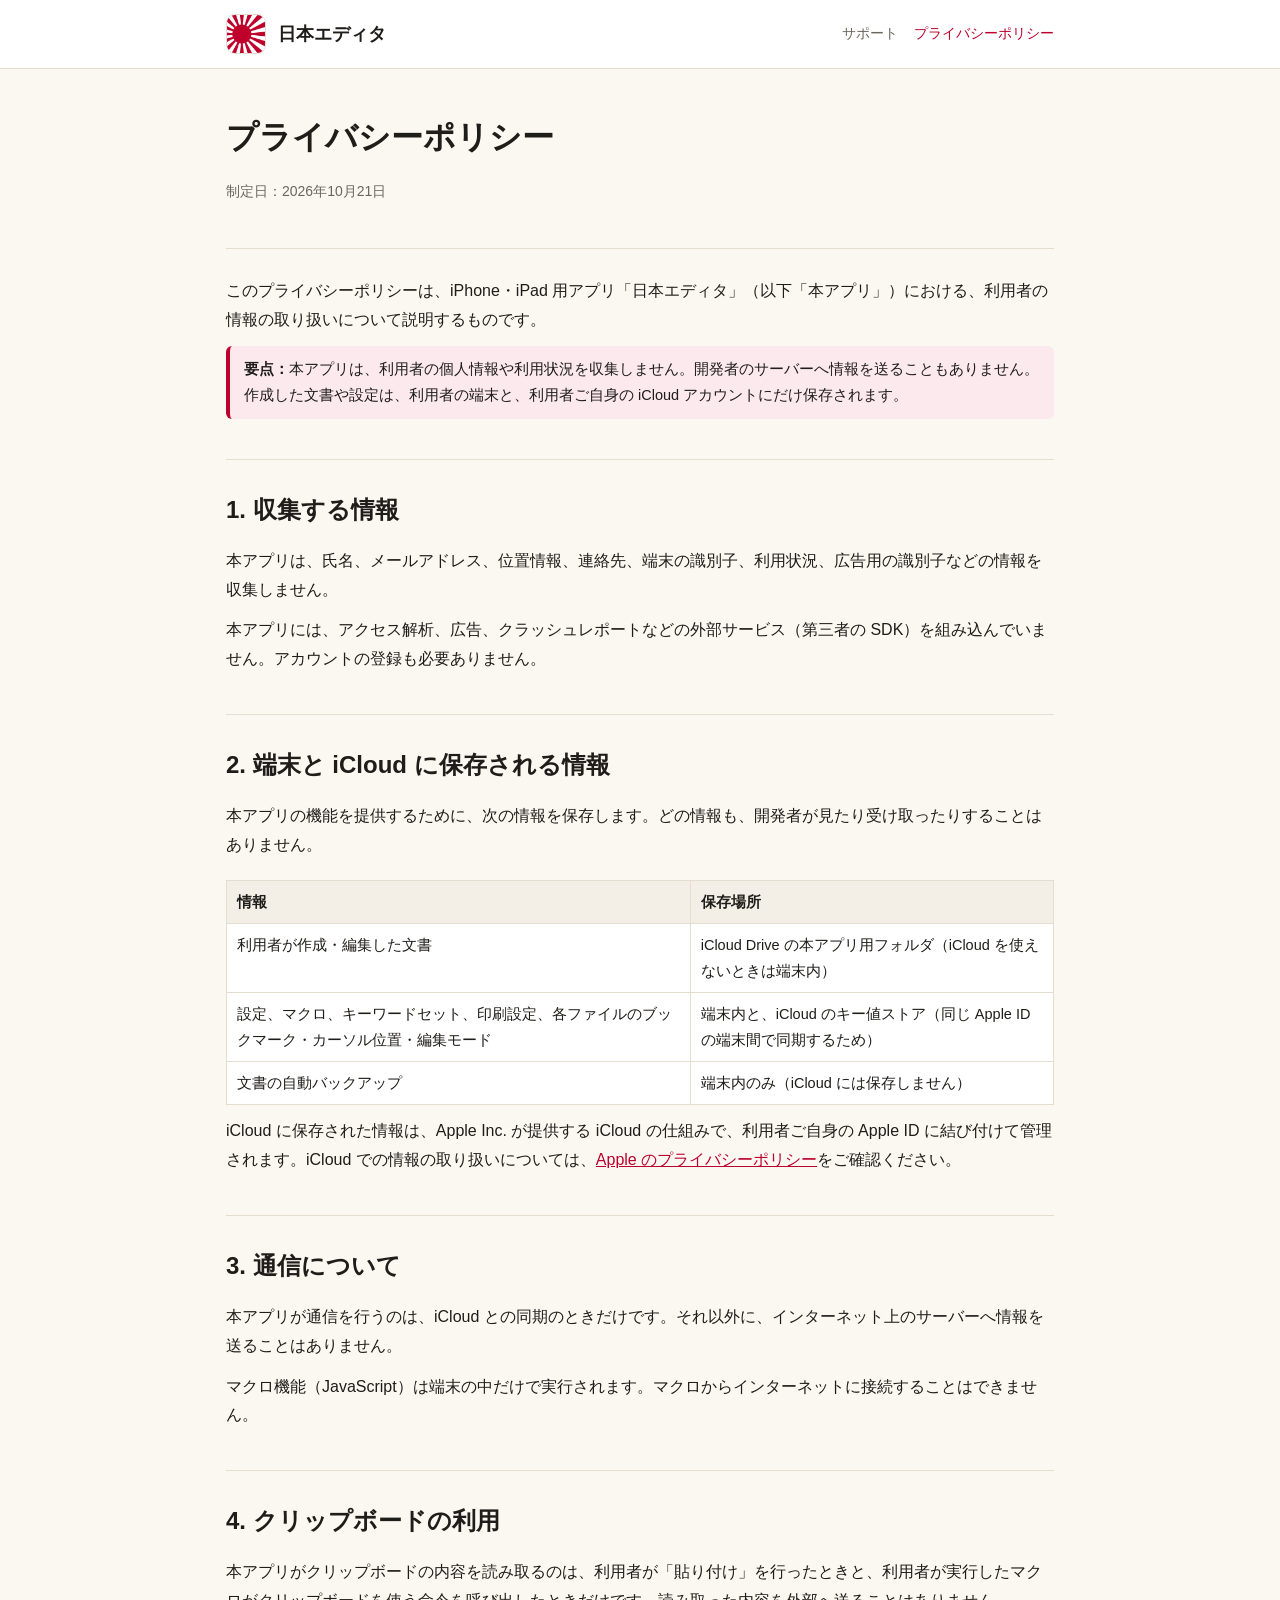
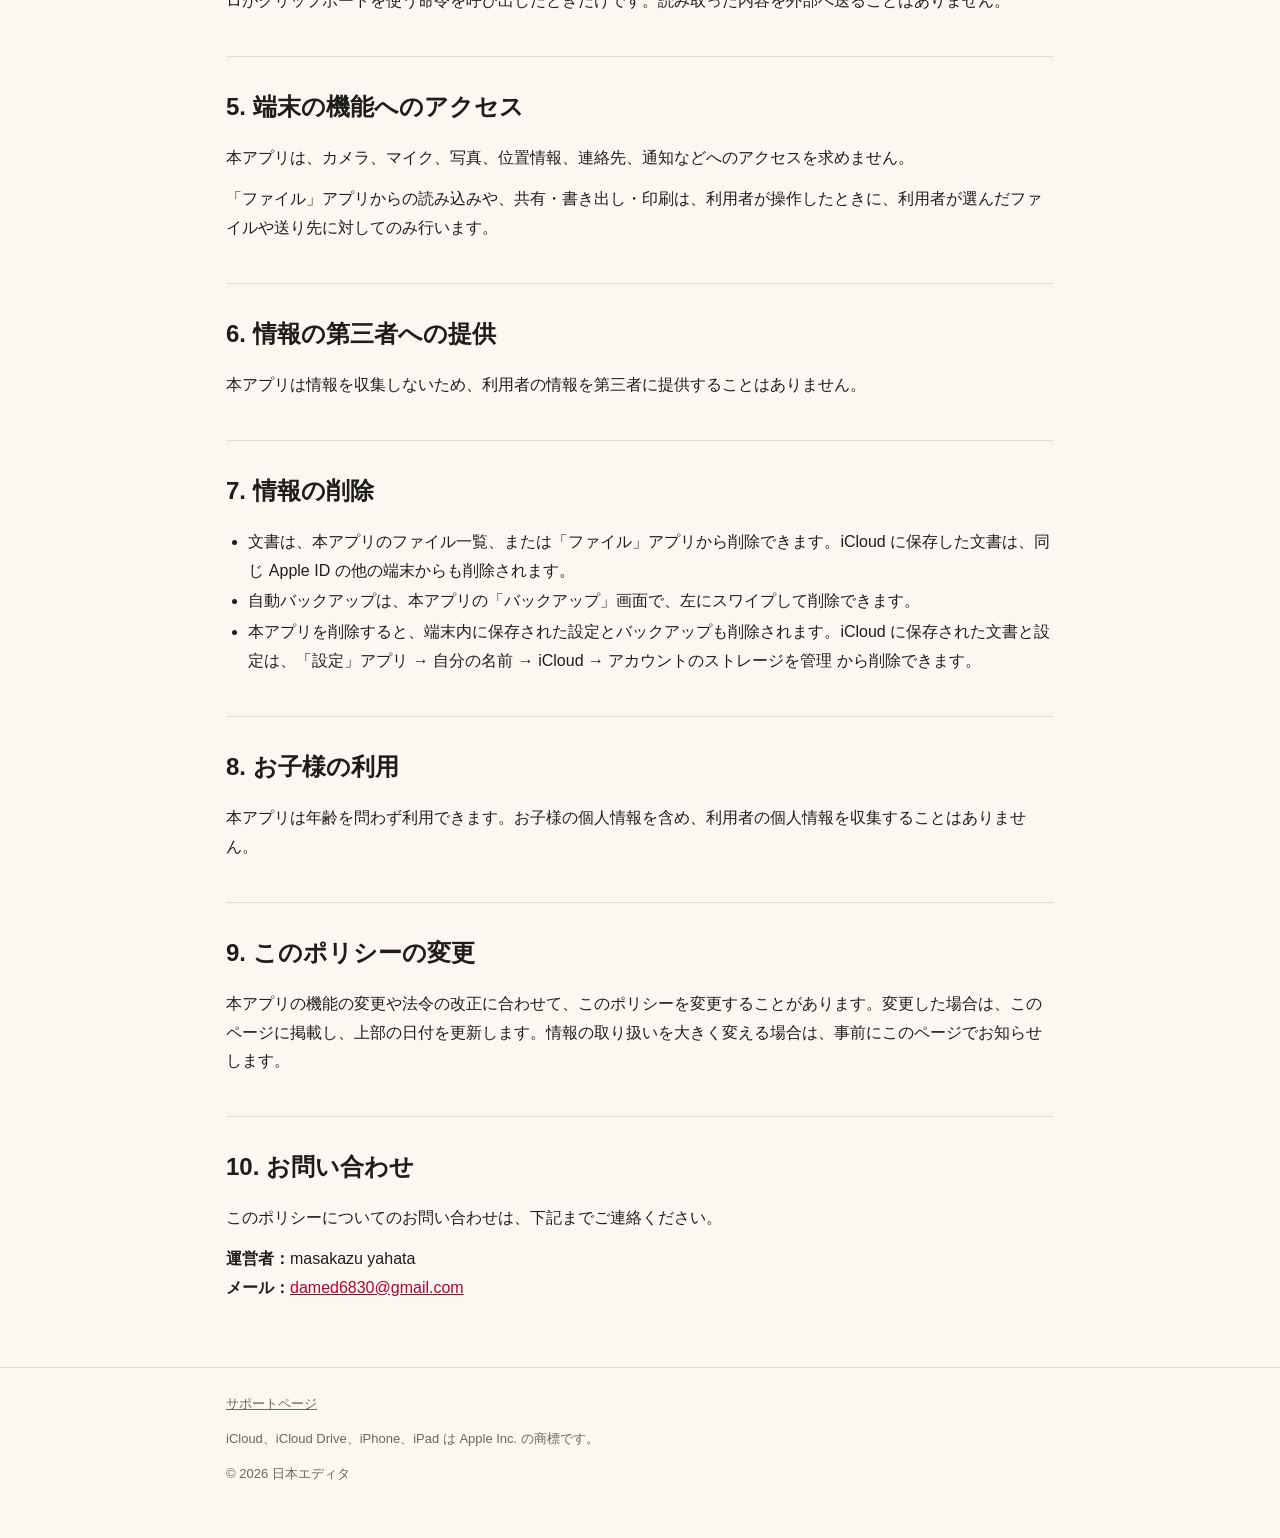
==== privacy.html @ 3e02e737 "サポートページとプライバシーポリシー 初版" ====
<!doctype html>
<html lang="ja">
<head>
<meta charset="utf-8">
<meta name="viewport" content="width=device-width, initial-scale=1">
<title>日本エディタ プライバシーポリシー</title>
<meta name="description" content="iPhone・iPad 用テキストエディタ「日本エディタ」のプライバシーポリシーです。">
<link rel="icon" href="icon.png">
<link rel="apple-touch-icon" href="icon.png">
<link rel="stylesheet" href="style.css">
</head>
<body>

<header class="site">
  <div class="wrap">
    <img src="icon.png" alt="">
    <span class="name">日本エディタ</span>
    <nav>
      <a href="index.html">サポート</a>
      <a href="privacy.html" aria-current="page">プライバシーポリシー</a>
    </nav>
  </div>
</header>

<div class="wrap">
  <div class="hero">
    <h1>プライバシーポリシー</h1>
    <p class="req">制定日：2026年10月21日</p>
  </div>

<main>
<section>
  <p>このプライバシーポリシーは、iPhone・iPad 用アプリ「日本エディタ」（以下「本アプリ」）における、利用者の情報の取り扱いについて説明するものです。</p>
  <div class="note"><strong>要点：</strong>本アプリは、利用者の個人情報や利用状況を収集しません。開発者のサーバーへ情報を送ることもありません。作成した文書や設定は、利用者の端末と、利用者ご自身の iCloud アカウントにだけ保存されます。</div>
</section>

<section>
  <h2>1. 収集する情報</h2>
  <p>本アプリは、氏名、メールアドレス、位置情報、連絡先、端末の識別子、利用状況、広告用の識別子などの情報を収集しません。</p>
  <p>本アプリには、アクセス解析、広告、クラッシュレポートなどの外部サービス（第三者の SDK）を組み込んでいません。アカウントの登録も必要ありません。</p>
</section>

<section>
  <h2>2. 端末と iCloud に保存される情報</h2>
  <p>本アプリの機能を提供するために、次の情報を保存します。どの情報も、開発者が見たり受け取ったりすることはありません。</p>
  <div class="table-scroll">
  <table>
    <thead><tr><th>情報</th><th>保存場所</th></tr></thead>
    <tbody>
      <tr>
        <td>利用者が作成・編集した文書</td>
        <td>iCloud Drive の本アプリ用フォルダ（iCloud を使えないときは端末内）</td>
      </tr>
      <tr>
        <td>設定、マクロ、キーワードセット、印刷設定、各ファイルのブックマーク・カーソル位置・編集モード</td>
        <td>端末内と、iCloud のキー値ストア（同じ Apple ID の端末間で同期するため）</td>
      </tr>
      <tr>
        <td>文書の自動バックアップ</td>
        <td>端末内のみ（iCloud には保存しません）</td>
      </tr>
    </tbody>
  </table>
  </div>
  <p>iCloud に保存された情報は、Apple Inc. が提供する iCloud の仕組みで、利用者ご自身の Apple ID に結び付けて管理されます。iCloud での情報の取り扱いについては、<a href="https://www.apple.com/jp/legal/privacy/" target="_blank" rel="noopener">Apple のプライバシーポリシー</a>をご確認ください。</p>
</section>

<section>
  <h2>3. 通信について</h2>
  <p>本アプリが通信を行うのは、iCloud との同期のときだけです。それ以外に、インターネット上のサーバーへ情報を送ることはありません。</p>
  <p>マクロ機能（JavaScript）は端末の中だけで実行されます。マクロからインターネットに接続することはできません。</p>
</section>

<section>
  <h2>4. クリップボードの利用</h2>
  <p>本アプリがクリップボードの内容を読み取るのは、利用者が「貼り付け」を行ったときと、利用者が実行したマクロがクリップボードを使う命令を呼び出したときだけです。読み取った内容を外部へ送ることはありません。</p>
</section>

<section>
  <h2>5. 端末の機能へのアクセス</h2>
  <p>本アプリは、カメラ、マイク、写真、位置情報、連絡先、通知などへのアクセスを求めません。</p>
  <p>「ファイル」アプリからの読み込みや、共有・書き出し・印刷は、利用者が操作したときに、利用者が選んだファイルや送り先に対してのみ行います。</p>
</section>

<section>
  <h2>6. 情報の第三者への提供</h2>
  <p>本アプリは情報を収集しないため、利用者の情報を第三者に提供することはありません。</p>
</section>

<section>
  <h2>7. 情報の削除</h2>
  <ul>
    <li>文書は、本アプリのファイル一覧、または「ファイル」アプリから削除できます。iCloud に保存した文書は、同じ Apple ID の他の端末からも削除されます。</li>
    <li>自動バックアップは、本アプリの「バックアップ」画面で、左にスワイプして削除できます。</li>
    <li>本アプリを削除すると、端末内に保存された設定とバックアップも削除されます。iCloud に保存された文書と設定は、「設定」アプリ → 自分の名前 → iCloud → アカウントのストレージを管理 から削除できます。</li>
  </ul>
</section>

<section>
  <h2>8. お子様の利用</h2>
  <p>本アプリは年齢を問わず利用できます。お子様の個人情報を含め、利用者の個人情報を収集することはありません。</p>
</section>

<section>
  <h2>9. このポリシーの変更</h2>
  <p>本アプリの機能の変更や法令の改正に合わせて、このポリシーを変更することがあります。変更した場合は、このページに掲載し、上部の日付を更新します。情報の取り扱いを大きく変える場合は、事前にこのページでお知らせします。</p>
</section>

<section>
  <h2>10. お問い合わせ</h2>
  <p>このポリシーについてのお問い合わせは、下記までご連絡ください。</p>
  <p><strong>運営者：</strong>masakazu yahata<br>
     <strong>メール：</strong><a href="mailto:damed6830@gmail.com">damed6830@gmail.com</a></p>
</section>
</main>
</div>

<footer class="site">
  <div class="wrap">
    <p><a href="index.html">サポートページ</a></p>
    <p>iCloud、iCloud Drive、iPhone、iPad は Apple Inc. の商標です。</p>
    <p>&copy; 2026 日本エディタ</p>
  </div>
</footer>

</body>
</html>
---- style.css ----
:root {
  --bg: #fbf8f2;
  --surface: #ffffff;
  --text: #1f1d1a;
  --muted: #6b665e;
  --line: #e4ddd0;
  --accent: #bc002d;
  --accent-soft: #fbe9ed;
  --code-bg: #f3efe7;
}
@media (prefers-color-scheme: dark) {
  :root {
    --bg: #161514;
    --surface: #201f1d;
    --text: #ece8e1;
    --muted: #a39d93;
    --line: #34312d;
    --accent: #ff5c78;
    --accent-soft: #3a1f25;
    --code-bg: #2a2825;
  }
}

* { box-sizing: border-box; }

body {
  margin: 0;
  background: var(--bg);
  color: var(--text);
  font-family: -apple-system, BlinkMacSystemFont, "Hiragino Sans", "Hiragino Kaku Gothic ProN", "Noto Sans JP", "Yu Gothic", Meiryo, sans-serif;
  font-size: 16px;
  line-height: 1.8;
  -webkit-text-size-adjust: 100%;
}

a { color: var(--accent); }

.wrap { max-width: 860px; margin: 0 auto; padding: 0 16px; }

header.site {
  border-bottom: 1px solid var(--line);
  background: var(--surface);
}
header.site .wrap {
  display: flex; align-items: center; gap: 12px;
  padding-top: 14px; padding-bottom: 14px;
}
header.site img { width: 40px; height: 40px; border-radius: 9px; border: 1px solid var(--line); }
header.site .name { font-weight: 700; font-size: 18px; white-space: nowrap; }
header.site nav { margin-left: auto; display: flex; gap: 16px; font-size: 14px; }
header.site nav a { color: var(--muted); text-decoration: none; white-space: nowrap; }
header.site nav a:hover, header.site nav a[aria-current="page"] { color: var(--accent); }

.hero { padding: 48px 0 32px; }
.hero .app { display: flex; align-items: center; gap: 20px; }
.hero img { width: 96px; height: 96px; border-radius: 22px; border: 1px solid var(--line); flex: none; }
.hero h1 { margin: 0; font-size: 32px; line-height: 1.3; }
.hero p.lead { margin: 6px 0 0; color: var(--muted); }
.req { margin-top: 20px; font-size: 14px; color: var(--muted); }

main section { padding: 28px 0; border-top: 1px solid var(--line); }
h2 { font-size: 24px; margin: 0 0 16px; }
h3 { font-size: 18px; margin: 28px 0 8px; }
h2 + h3 { margin-top: 8px; }
p { margin: 0 0 12px; }
ul, ol { padding-left: 1.4em; margin: 0 0 12px; }
li { margin: 2px 0; }

.toc { display: flex; flex-wrap: wrap; gap: 8px; margin: 0 0 8px; padding: 0; list-style: none; }
.toc a {
  display: inline-block; padding: 4px 12px; border: 1px solid var(--line); border-radius: 999px;
  background: var(--surface); text-decoration: none; color: var(--text); font-size: 14px;
}
.toc a:hover { border-color: var(--accent); color: var(--accent); }

.grid { display: grid; grid-template-columns: repeat(auto-fit, minmax(240px, 1fr)); gap: 14px; }
.card {
  background: var(--surface); border: 1px solid var(--line); border-radius: 12px; padding: 16px 18px;
}
.card h3 { margin: 0 0 6px; font-size: 16px; }
.card ul { margin: 0; font-size: 14.5px; }

table { width: 100%; border-collapse: collapse; font-size: 14.5px; margin: 8px 0 12px; background: var(--surface); }
th, td { border: 1px solid var(--line); padding: 8px 10px; text-align: left; vertical-align: top; }
th { background: var(--code-bg); font-weight: 600; }
.table-scroll { overflow-x: auto; }

code, kbd {
  font-family: ui-monospace, SFMono-Regular, Menlo, Consolas, monospace;
  font-size: 0.9em; background: var(--code-bg); border-radius: 4px; padding: 1px 5px;
}
kbd { border: 1px solid var(--line); white-space: nowrap; }
pre {
  background: var(--code-bg); border-radius: 10px; padding: 14px 16px; overflow-x: auto;
  font-size: 14px; line-height: 1.6; margin: 0 0 12px;
}
pre code { background: none; padding: 0; }

details {
  background: var(--surface); border: 1px solid var(--line); border-radius: 10px;
  padding: 12px 16px; margin-bottom: 10px;
}
details summary { cursor: pointer; font-weight: 600; }
details[open] summary { margin-bottom: 8px; }

.note {
  background: var(--accent-soft); border-left: 4px solid var(--accent); border-radius: 6px;
  padding: 10px 14px; font-size: 14.5px; margin: 8px 0 12px;
}

footer.site {
  border-top: 1px solid var(--line); margin-top: 24px; padding: 24px 0 40px;
  color: var(--muted); font-size: 13px;
}
footer.site a { color: var(--muted); }

@media (max-width: 560px) {
  .hero h1 { font-size: 26px; }
  .hero img { width: 72px; height: 72px; border-radius: 16px; }
  header.site .wrap { gap: 8px; }
  header.site img { width: 32px; height: 32px; border-radius: 7px; }
  header.site .name { font-size: 16px; }
  header.site nav { gap: 10px; font-size: 12.5px; }
}
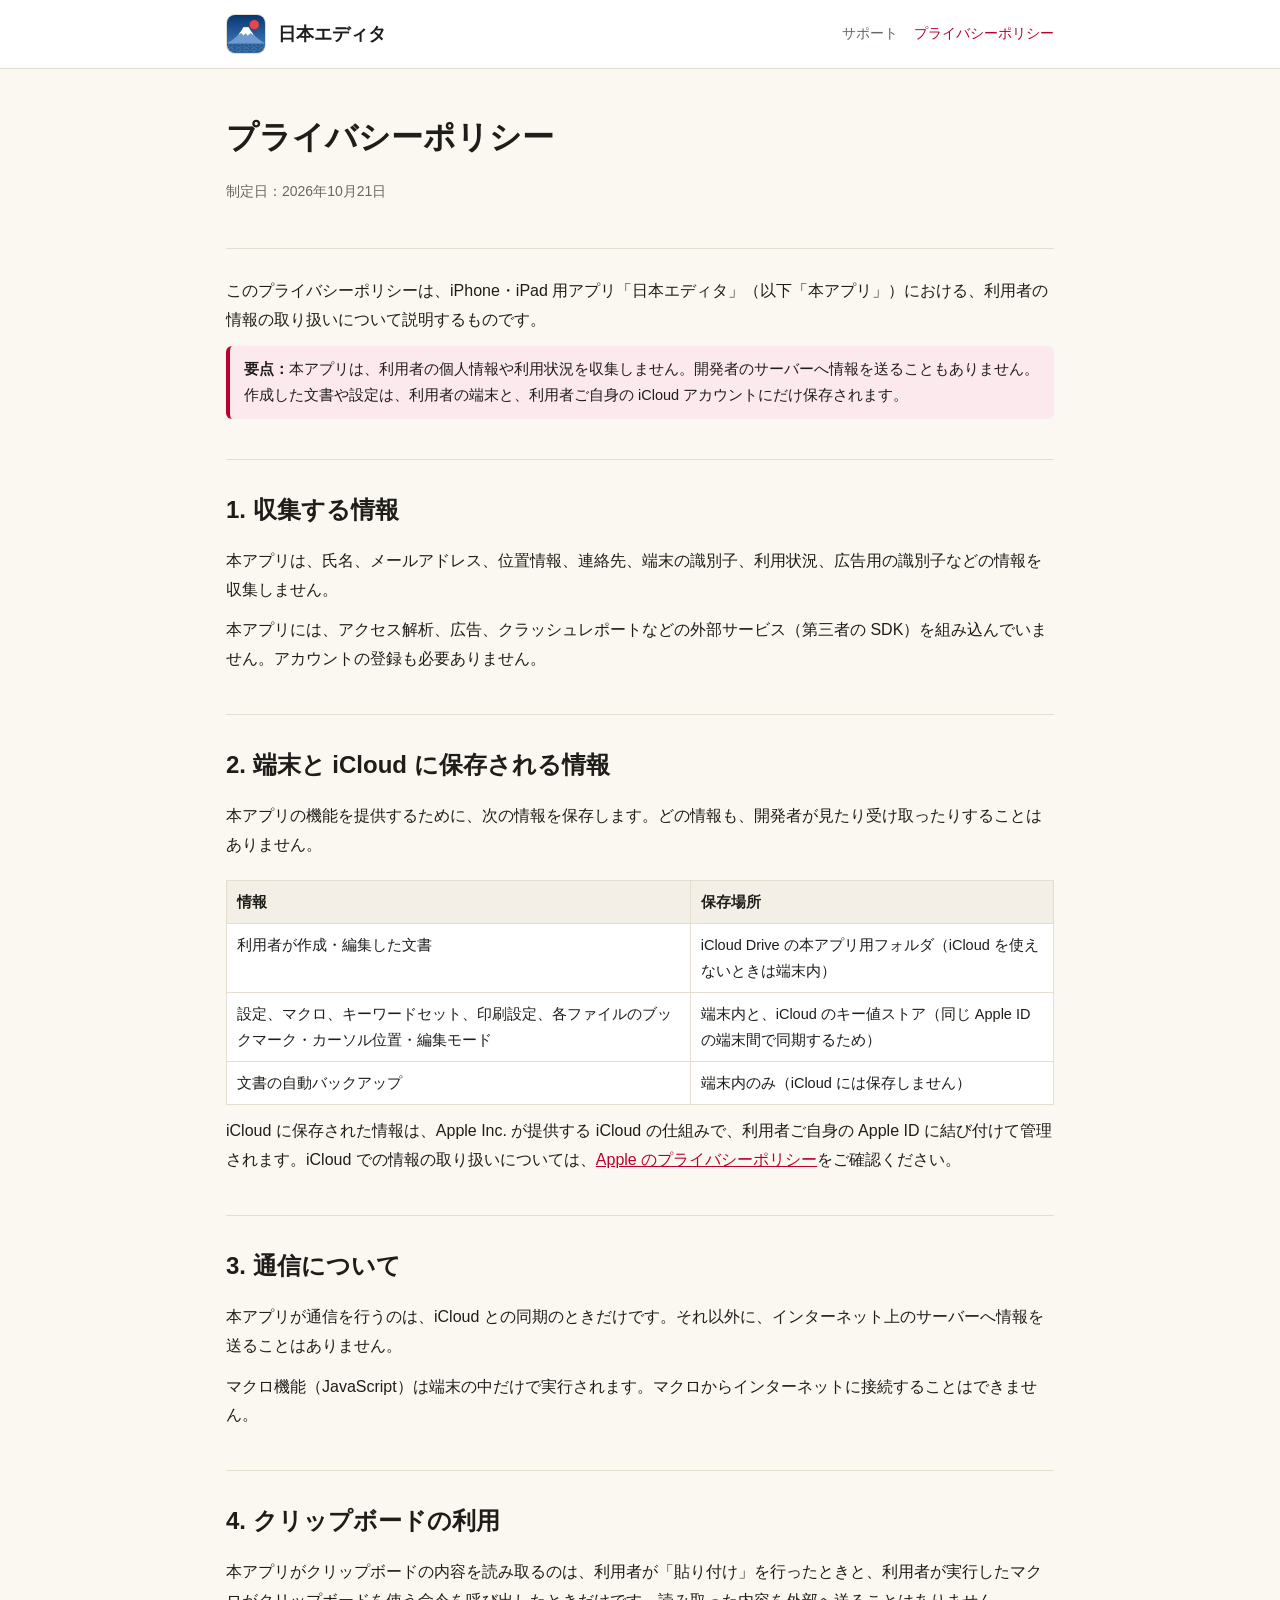
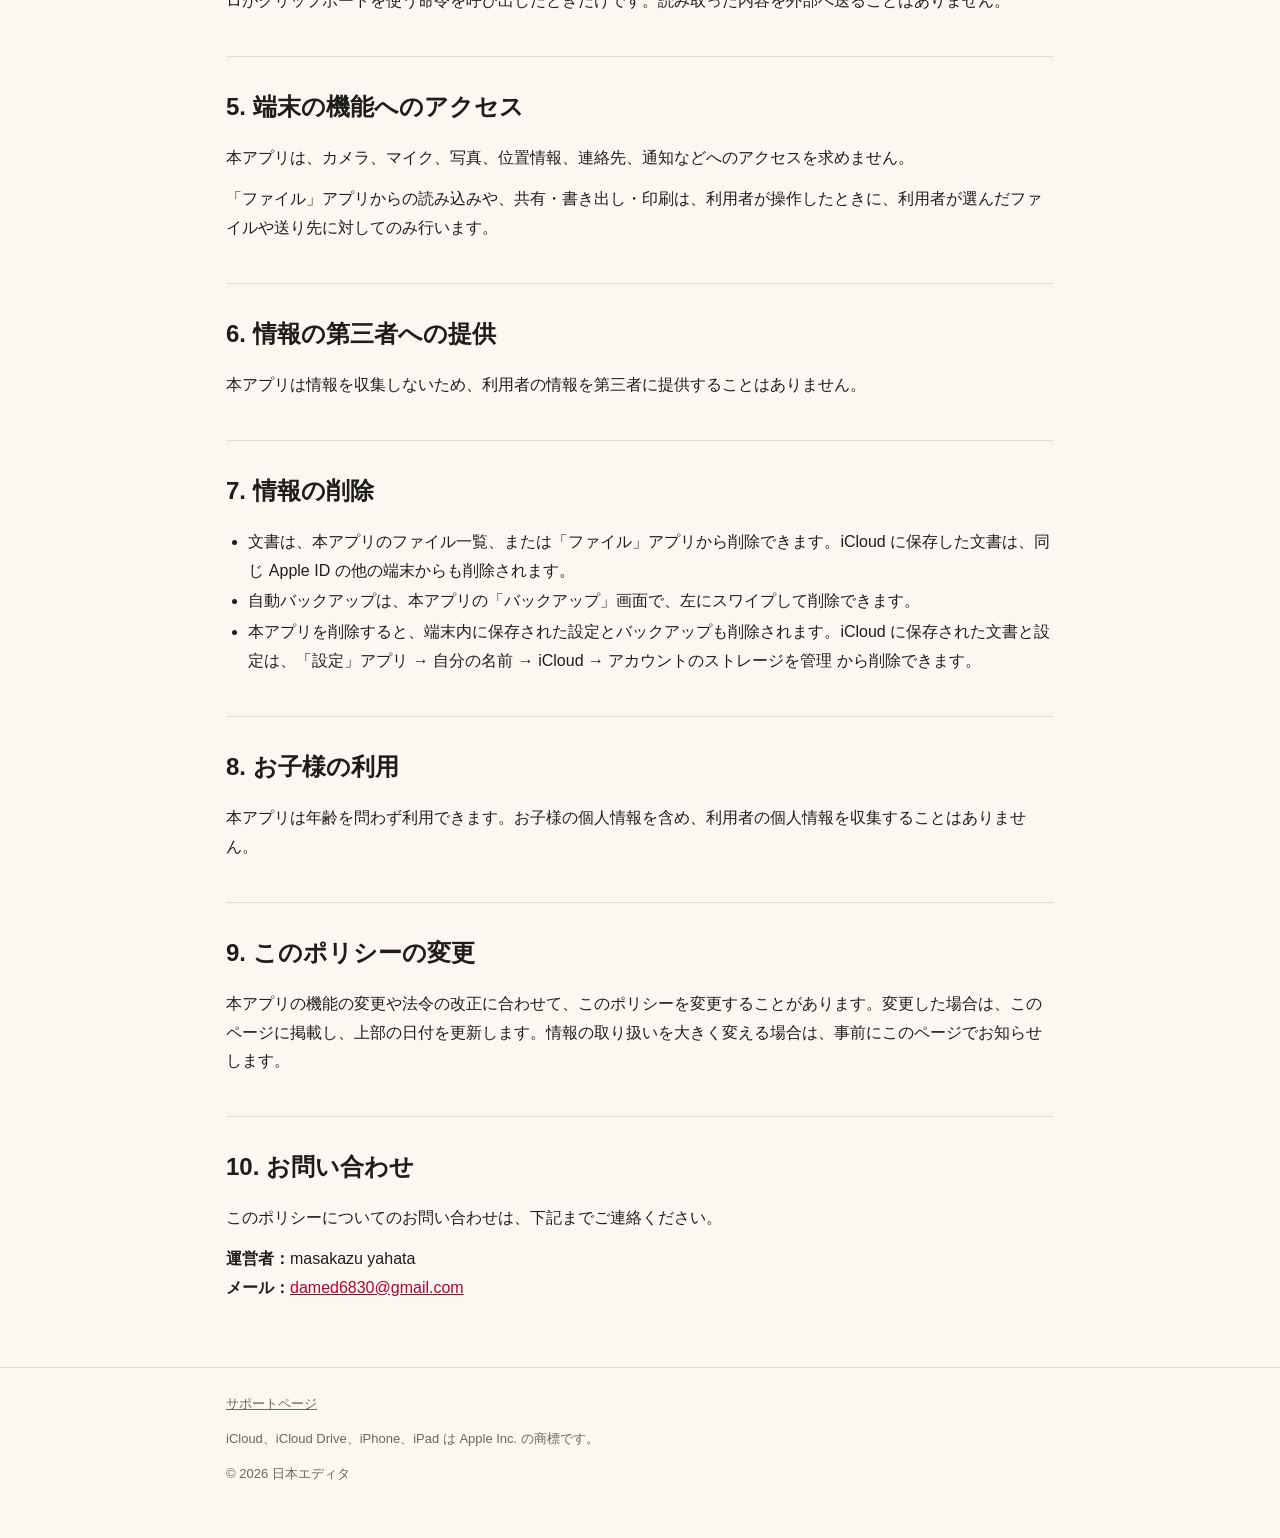
==== commit 3af699ae: "タブのアイコンの更新" ====
--- a/privacy.html
+++ b/privacy.html
@@ -5,8 +5,8 @@
 <meta name="viewport" content="width=device-width, initial-scale=1">
 <title>日本エディタ プライバシーポリシー</title>
 <meta name="description" content="iPhone・iPad 用テキストエディタ「日本エディタ」のプライバシーポリシーです。">
-<link rel="icon" href="icon.png">
-<link rel="apple-touch-icon" href="icon.png">
+<link rel="icon" type="image/png" href="icon.png?v=2">
+<link rel="apple-touch-icon" href="icon.png?v=2">
 <link rel="stylesheet" href="style.css">
 </head>
 <body>
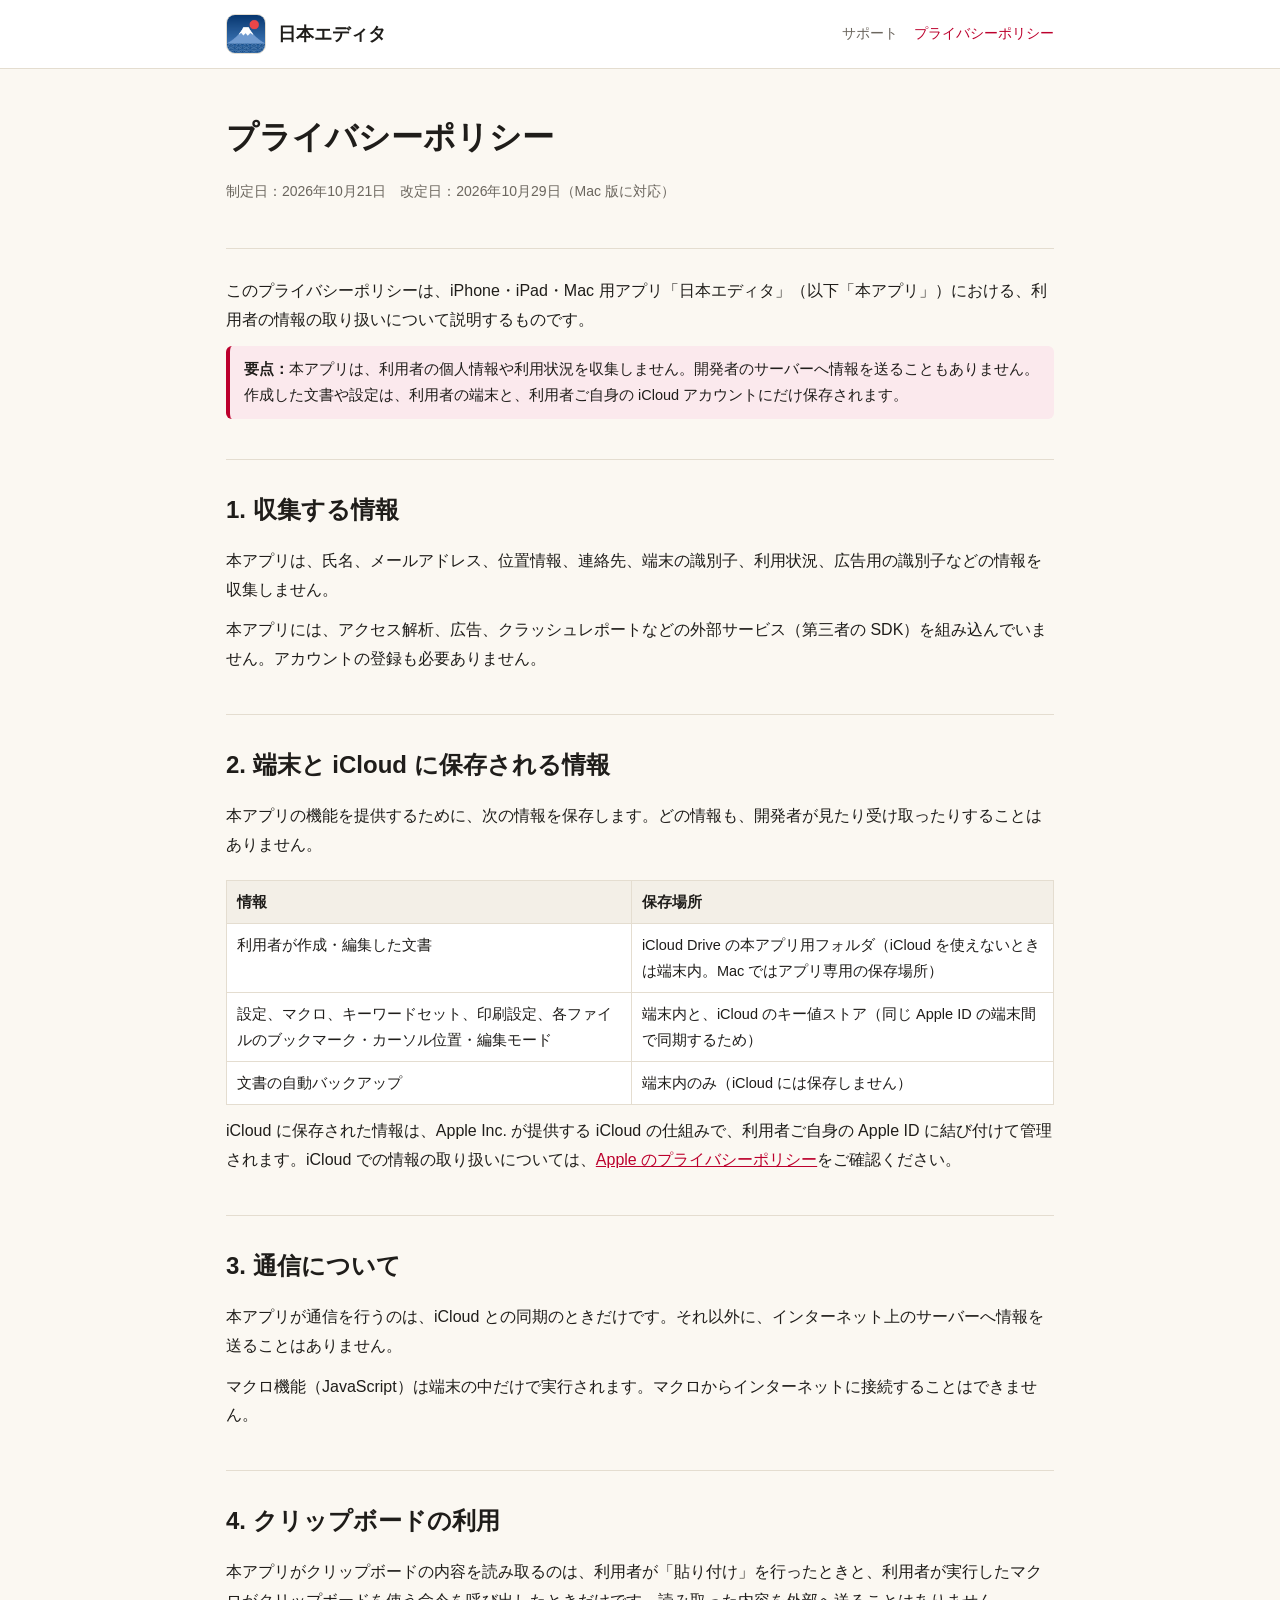
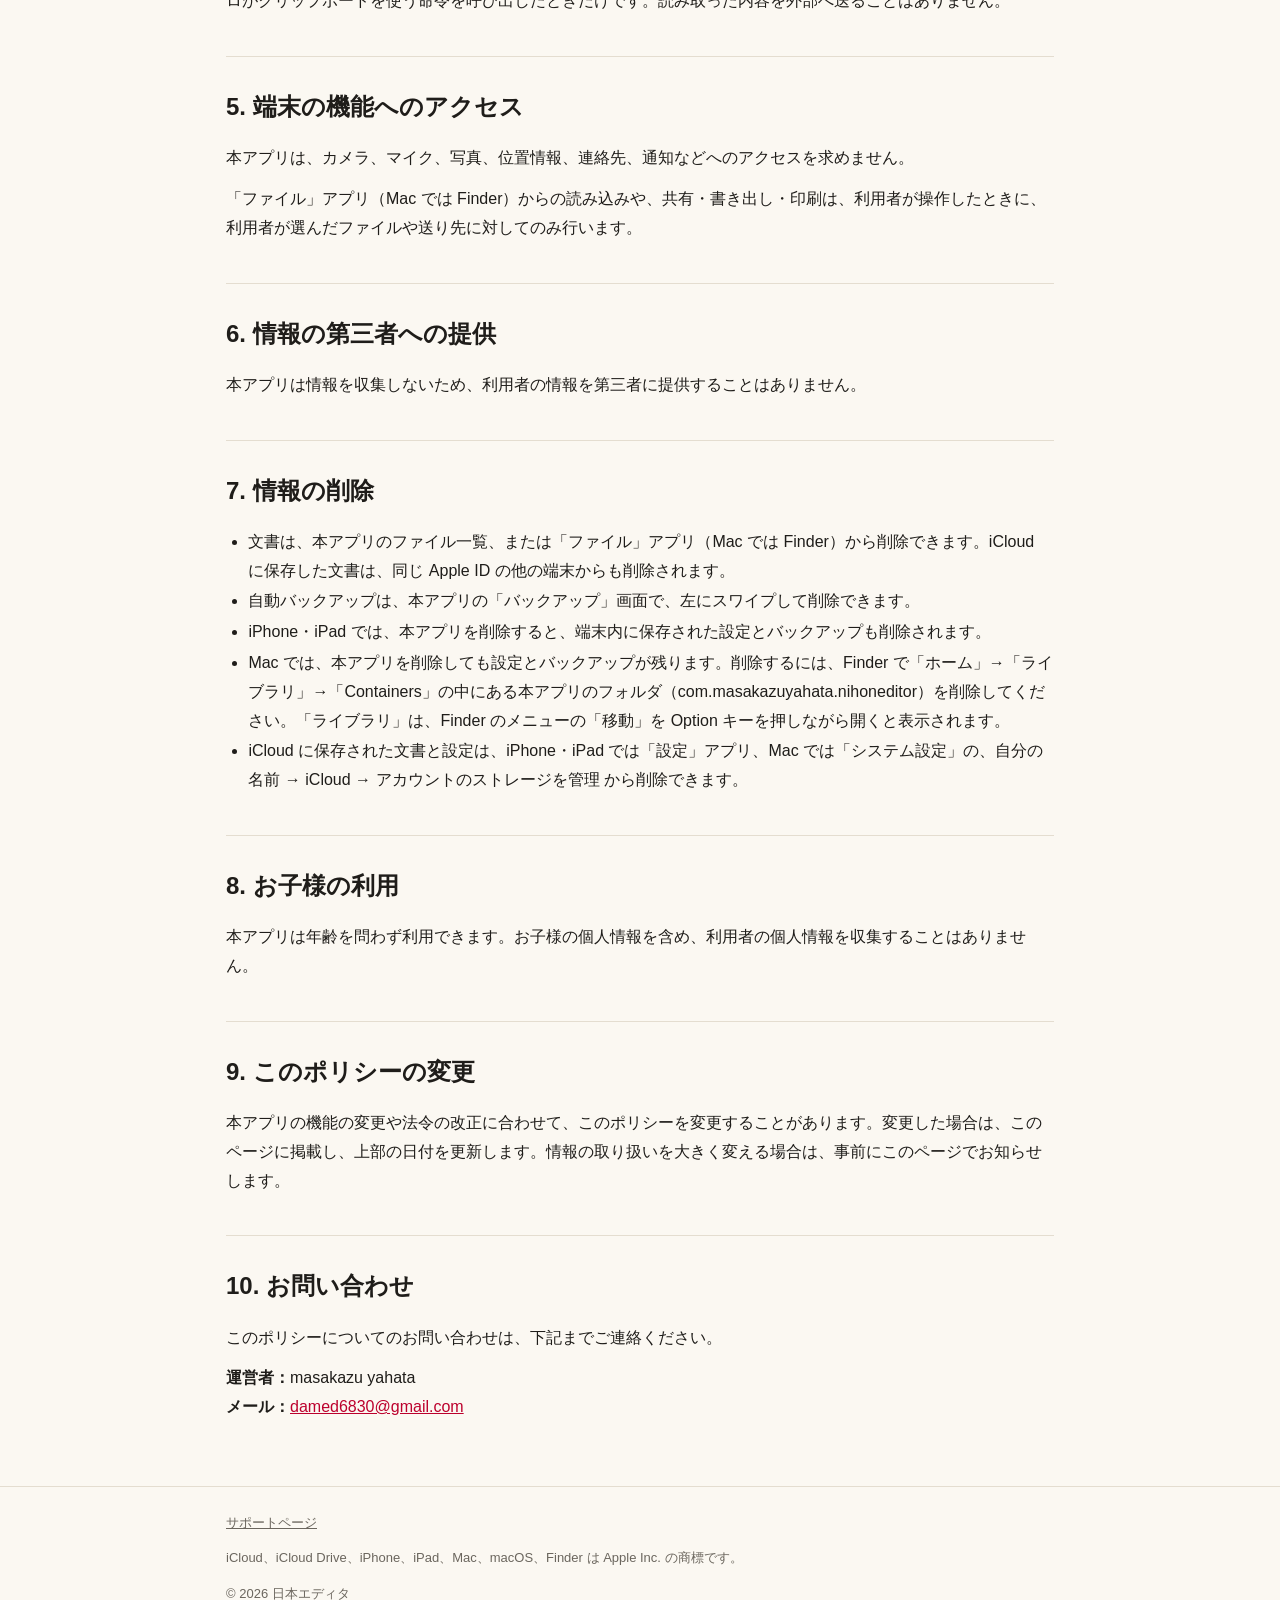
==== commit 293dc05b: "Mac版の対応" ====
--- a/privacy.html
+++ b/privacy.html
@@ -4,7 +4,7 @@
 <meta charset="utf-8">
 <meta name="viewport" content="width=device-width, initial-scale=1">
 <title>日本エディタ プライバシーポリシー</title>
-<meta name="description" content="iPhone・iPad 用テキストエディタ「日本エディタ」のプライバシーポリシーです。">
+<meta name="description" content="iPhone・iPad・Mac 用テキストエディタ「日本エディタ」のプライバシーポリシーです。">
 <link rel="icon" type="image/png" href="icon.png?v=2">
 <link rel="apple-touch-icon" href="icon.png?v=2">
 <link rel="stylesheet" href="style.css">
@@ -25,12 +25,12 @@
 <div class="wrap">
   <div class="hero">
     <h1>プライバシーポリシー</h1>
-    <p class="req">制定日：2026年10月21日</p>
+    <p class="req">制定日：2026年10月21日　改定日：2026年10月29日（Mac 版に対応）</p>
   </div>
 
 <main>
 <section>
-  <p>このプライバシーポリシーは、iPhone・iPad 用アプリ「日本エディタ」（以下「本アプリ」）における、利用者の情報の取り扱いについて説明するものです。</p>
+  <p>このプライバシーポリシーは、iPhone・iPad・Mac 用アプリ「日本エディタ」（以下「本アプリ」）における、利用者の情報の取り扱いについて説明するものです。</p>
   <div class="note"><strong>要点：</strong>本アプリは、利用者の個人情報や利用状況を収集しません。開発者のサーバーへ情報を送ることもありません。作成した文書や設定は、利用者の端末と、利用者ご自身の iCloud アカウントにだけ保存されます。</div>
 </section>
 
@@ -49,7 +49,7 @@
     <tbody>
       <tr>
         <td>利用者が作成・編集した文書</td>
-        <td>iCloud Drive の本アプリ用フォルダ（iCloud を使えないときは端末内）</td>
+        <td>iCloud Drive の本アプリ用フォルダ（iCloud を使えないときは端末内。Mac ではアプリ専用の保存場所）</td>
       </tr>
       <tr>
         <td>設定、マクロ、キーワードセット、印刷設定、各ファイルのブックマーク・カーソル位置・編集モード</td>
@@ -79,7 +79,7 @@
 <section>
   <h2>5. 端末の機能へのアクセス</h2>
   <p>本アプリは、カメラ、マイク、写真、位置情報、連絡先、通知などへのアクセスを求めません。</p>
-  <p>「ファイル」アプリからの読み込みや、共有・書き出し・印刷は、利用者が操作したときに、利用者が選んだファイルや送り先に対してのみ行います。</p>
+  <p>「ファイル」アプリ（Mac では Finder）からの読み込みや、共有・書き出し・印刷は、利用者が操作したときに、利用者が選んだファイルや送り先に対してのみ行います。</p>
 </section>
 
 <section>
@@ -90,9 +90,11 @@
 <section>
   <h2>7. 情報の削除</h2>
   <ul>
-    <li>文書は、本アプリのファイル一覧、または「ファイル」アプリから削除できます。iCloud に保存した文書は、同じ Apple ID の他の端末からも削除されます。</li>
+    <li>文書は、本アプリのファイル一覧、または「ファイル」アプリ（Mac では Finder）から削除できます。iCloud に保存した文書は、同じ Apple ID の他の端末からも削除されます。</li>
     <li>自動バックアップは、本アプリの「バックアップ」画面で、左にスワイプして削除できます。</li>
-    <li>本アプリを削除すると、端末内に保存された設定とバックアップも削除されます。iCloud に保存された文書と設定は、「設定」アプリ → 自分の名前 → iCloud → アカウントのストレージを管理 から削除できます。</li>
+    <li>iPhone・iPad では、本アプリを削除すると、端末内に保存された設定とバックアップも削除されます。</li>
+    <li>Mac では、本アプリを削除しても設定とバックアップが残ります。削除するには、Finder で「ホーム」→「ライブラリ」→「Containers」の中にある本アプリのフォルダ（com.masakazuyahata.nihoneditor）を削除してください。「ライブラリ」は、Finder のメニューの「移動」を Option キーを押しながら開くと表示されます。</li>
+    <li>iCloud に保存された文書と設定は、iPhone・iPad では「設定」アプリ、Mac では「システム設定」の、自分の名前 → iCloud → アカウントのストレージを管理 から削除できます。</li>
   </ul>
 </section>
 
@@ -118,7 +120,7 @@
 <footer class="site">
   <div class="wrap">
     <p><a href="index.html">サポートページ</a></p>
-    <p>iCloud、iCloud Drive、iPhone、iPad は Apple Inc. の商標です。</p>
+    <p>iCloud、iCloud Drive、iPhone、iPad、Mac、macOS、Finder は Apple Inc. の商標です。</p>
     <p>&copy; 2026 日本エディタ</p>
   </div>
 </footer>
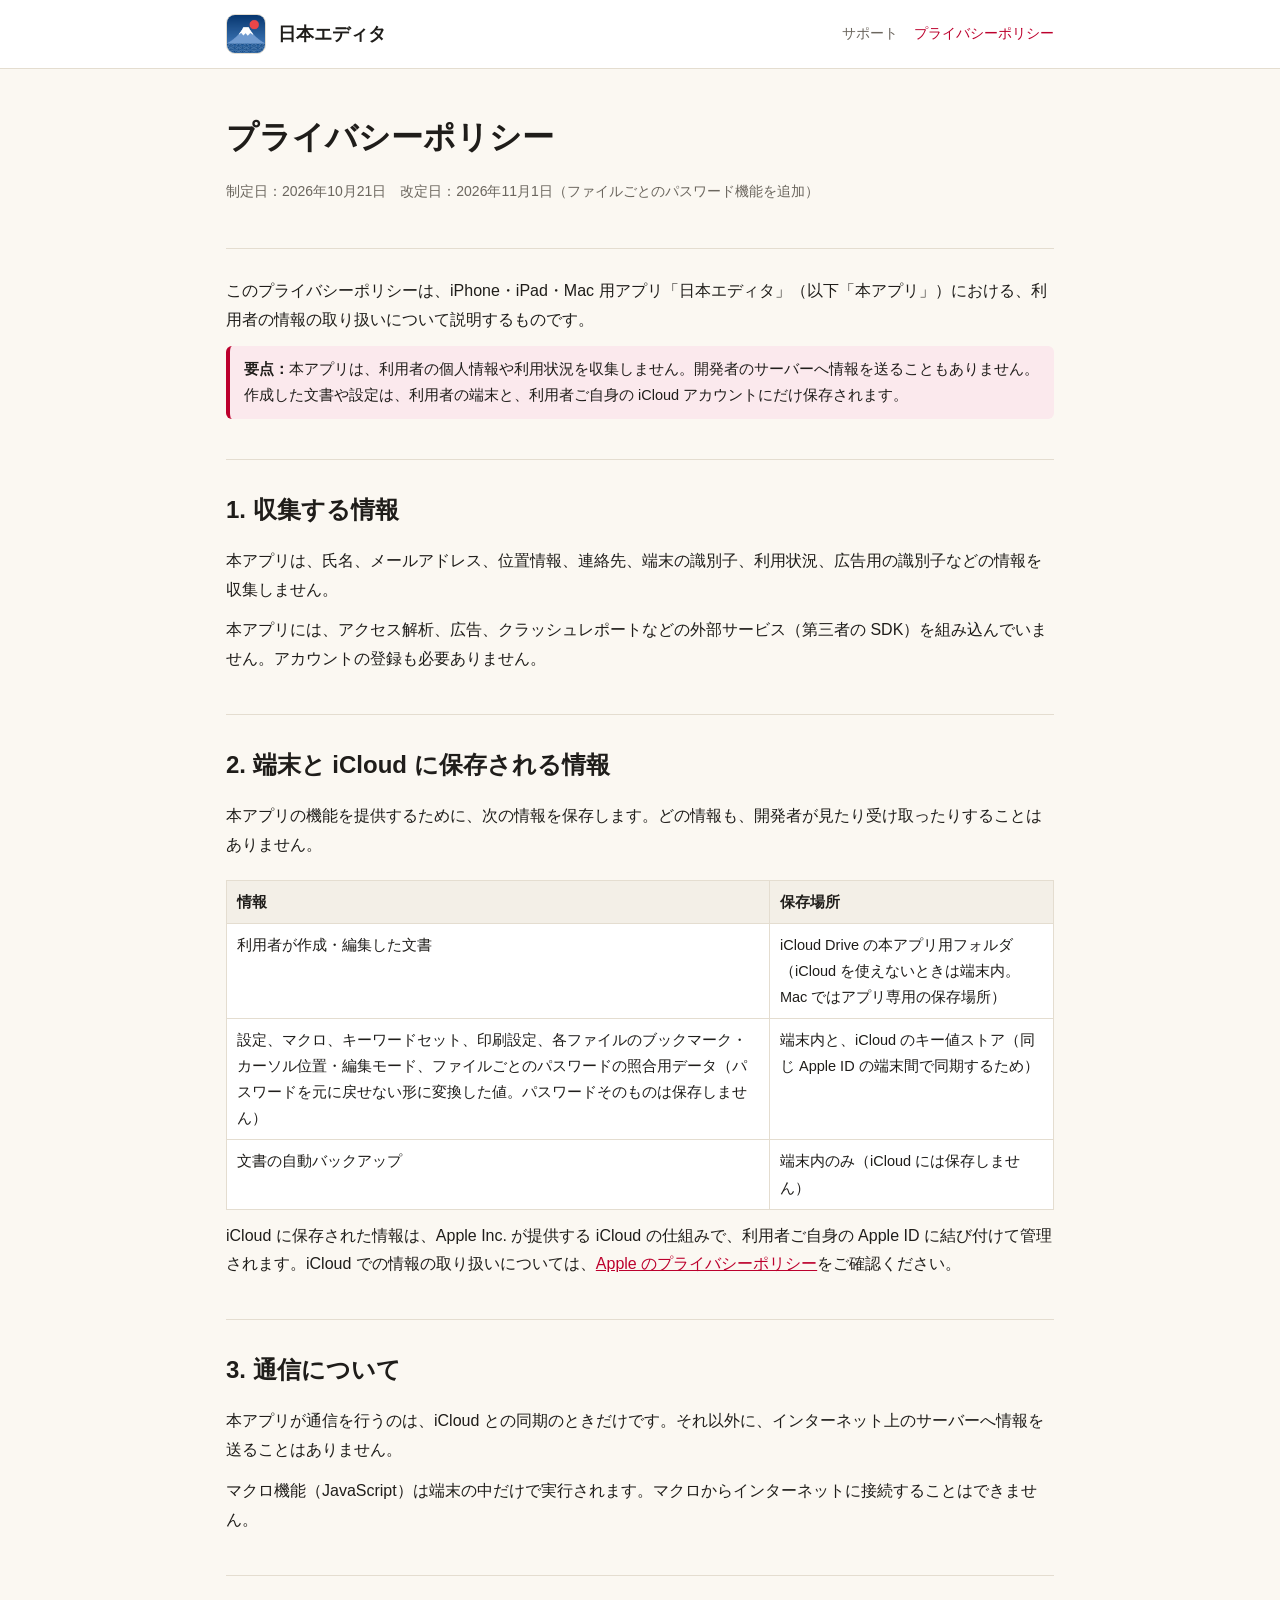
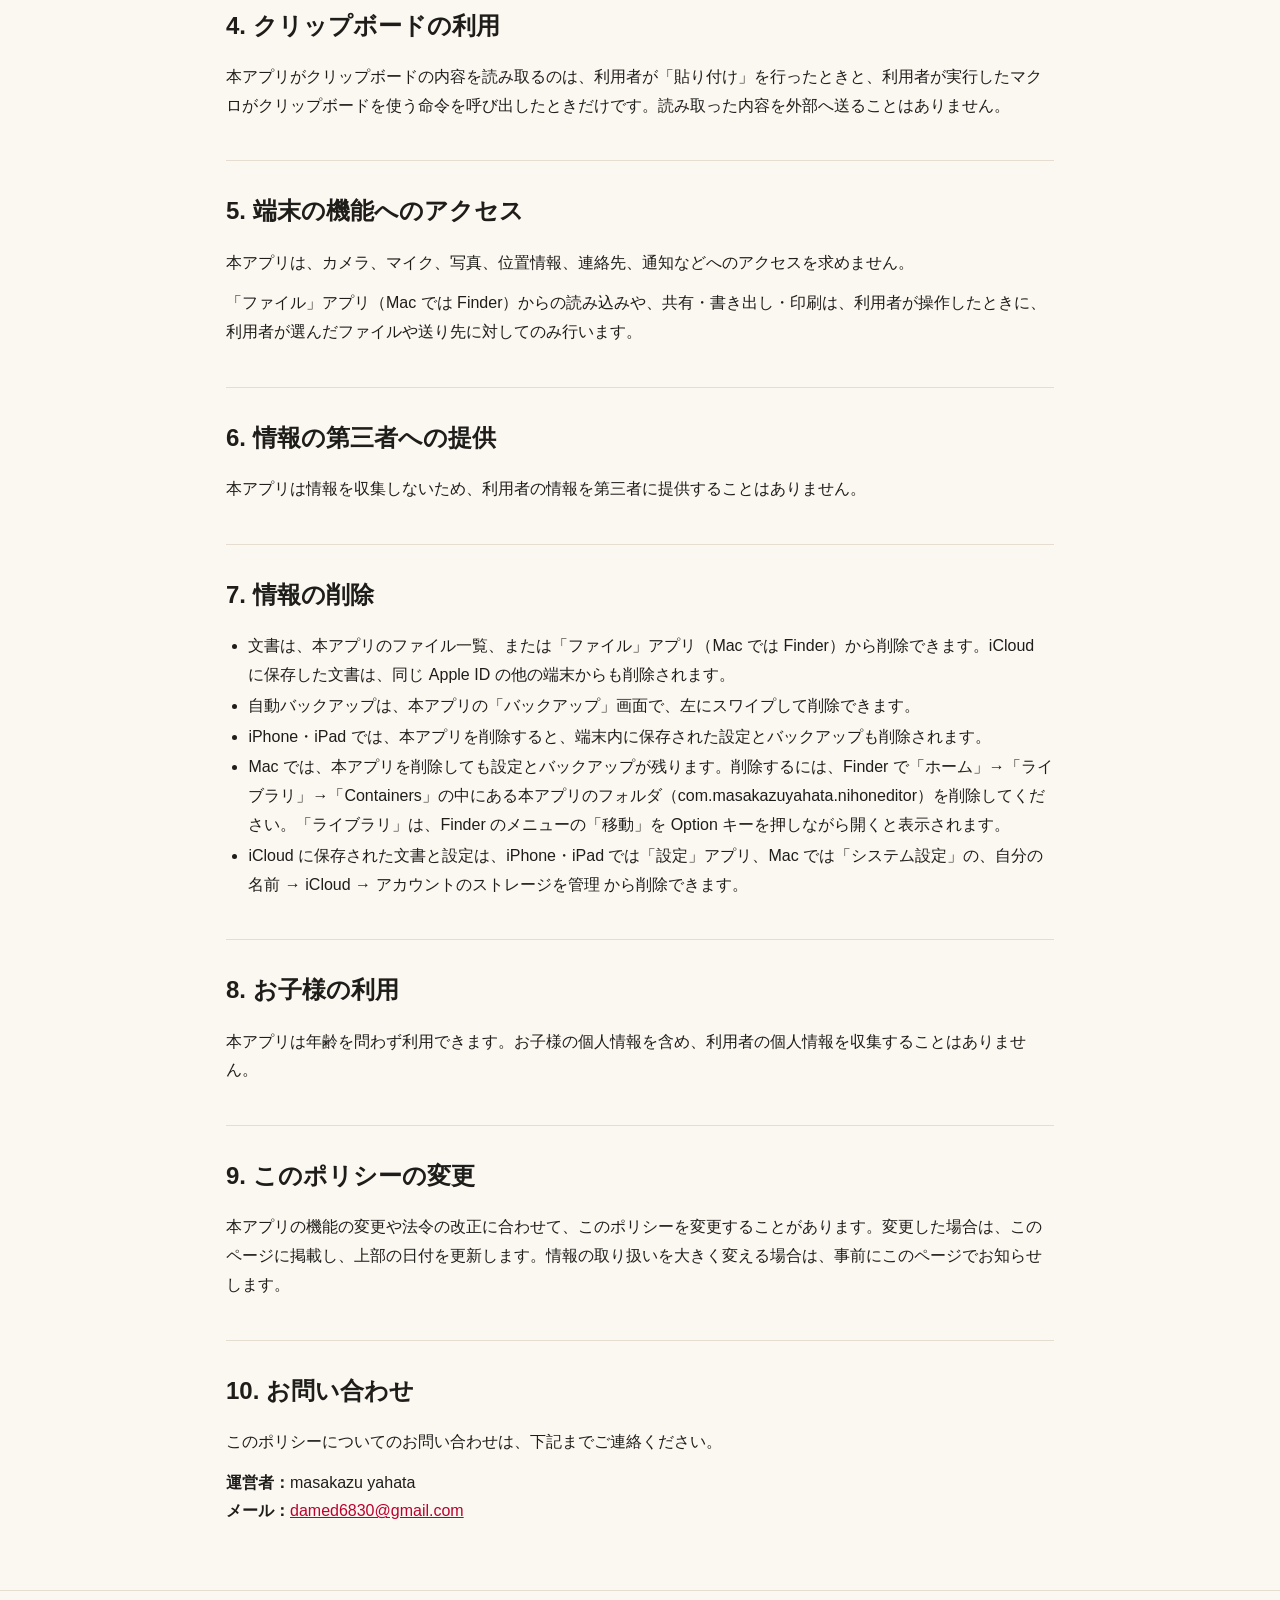
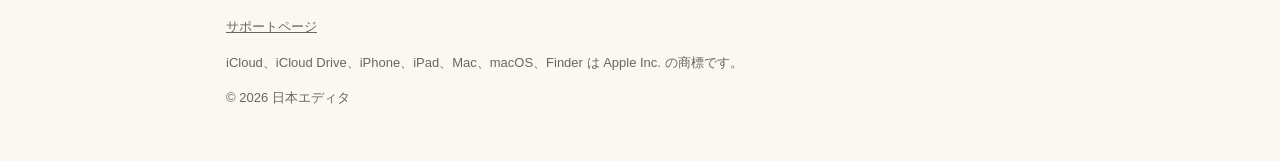
==== commit cf5222ee: "パスワードを設定" ====
--- a/privacy.html
+++ b/privacy.html
@@ -25,7 +25,7 @@
 <div class="wrap">
   <div class="hero">
     <h1>プライバシーポリシー</h1>
-    <p class="req">制定日：2026年10月21日　改定日：2026年10月29日（Mac 版に対応）</p>
+    <p class="req">制定日：2026年10月21日　改定日：2026年11月1日（ファイルごとのパスワード機能を追加）</p>
   </div>
 
 <main>
@@ -52,7 +52,7 @@
         <td>iCloud Drive の本アプリ用フォルダ（iCloud を使えないときは端末内。Mac ではアプリ専用の保存場所）</td>
       </tr>
       <tr>
-        <td>設定、マクロ、キーワードセット、印刷設定、各ファイルのブックマーク・カーソル位置・編集モード</td>
+        <td>設定、マクロ、キーワードセット、印刷設定、各ファイルのブックマーク・カーソル位置・編集モード、ファイルごとのパスワードの照合用データ（パスワードを元に戻せない形に変換した値。パスワードそのものは保存しません）</td>
         <td>端末内と、iCloud のキー値ストア（同じ Apple ID の端末間で同期するため）</td>
       </tr>
       <tr>
